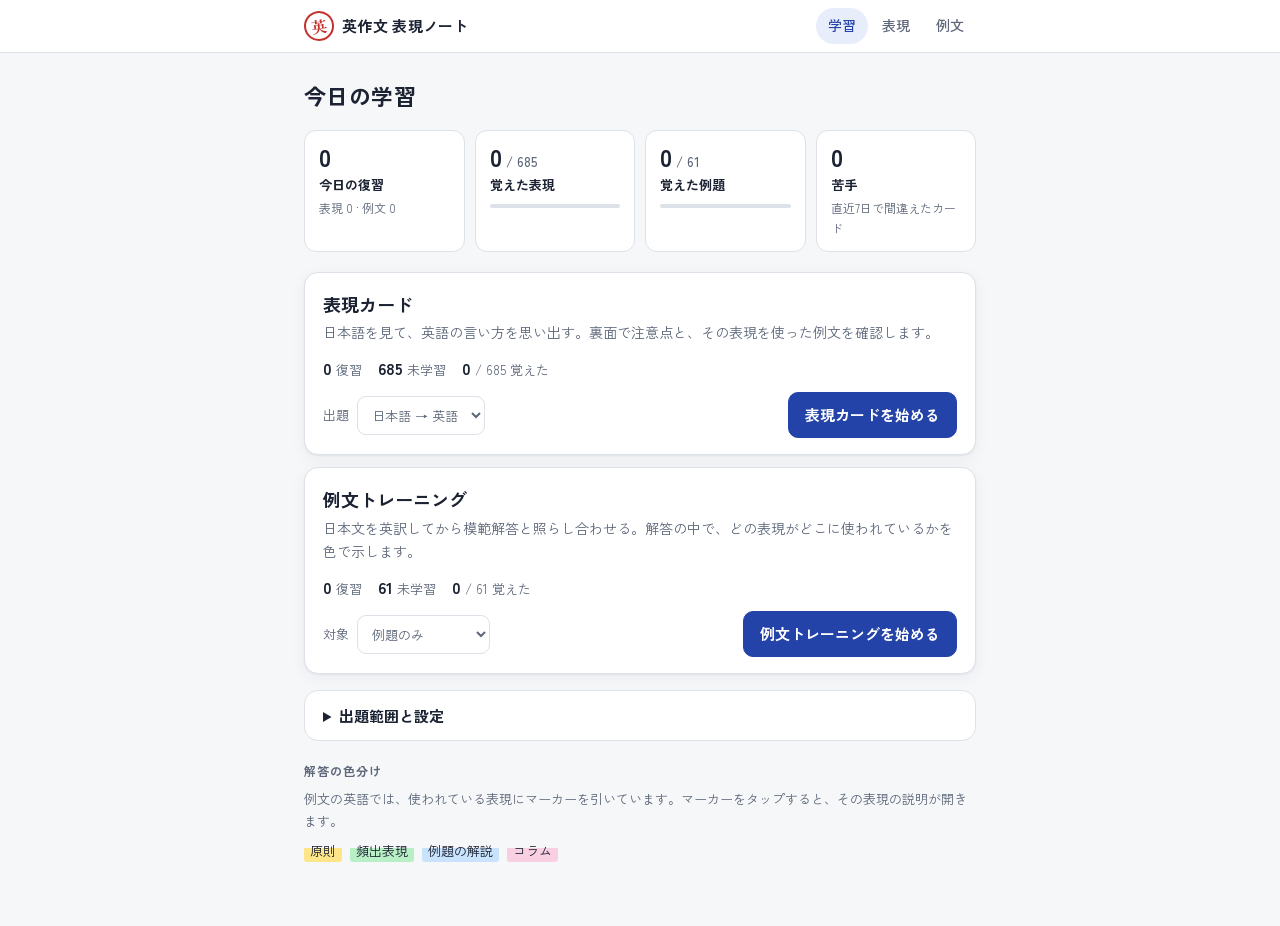
==== index.html @ 1771e3e3 "英作文の表現と例文を覚える学習アプリを追加 - 原則のまとめ（原則1〜70）を表現カードの軸にし、本文の解説・誤用例を統合 - 本文から書き起こした頻出表現・例題の解説と例文（約400文）を収録 - " ====
<!doctype html>
<html lang="ja">
<head>
<meta charset="utf-8">
<meta name="viewport" content="width=device-width, initial-scale=1, viewport-fit=cover">
<title>英作文 表現ノート</title>
<link rel="stylesheet" href="https://fonts.googleapis.com/css2?family=Newsreader:ital,opsz,wght@0,6..72,400;0,6..72,600;1,6..72,400&family=Zen+Kaku+Gothic+New:wght@400;500;700&family=Zen+Old+Mincho:wght@400;700&display=swap">
<link rel="stylesheet" href="app/style.css">
</head>
<body>
<header class="topbar">
  <div class="topbar-inner">
    <a class="brand" href="#home" data-view="home">
      <span class="brand-mark" aria-hidden="true">英</span>
      <span class="brand-name">英作文 表現ノート</span>
    </a>
    <nav class="tabs" aria-label="画面">
      <a href="#home" data-view="home">学習</a>
      <a href="#expressions" data-view="expressions">表現</a>
      <a href="#sentences" data-view="sentences">例文</a>
    </nav>
  </div>
</header>

<main id="main">
  <!-- 学習ホーム -->
  <section id="view-home" class="view" aria-labelledby="home-title">
    <div class="wrap">
      <h1 id="home-title" class="page-title">今日の学習</h1>
      <div class="stats" id="stats"></div>

      <div class="decks">
        <article class="deck">
          <div class="deck-head">
            <h2>表現カード</h2>
            <p>日本語を見て、英語の言い方を思い出す。裏面で注意点と、その表現を使った例文を確認します。</p>
          </div>
          <div class="deck-meta" id="deck-exp-meta"></div>
          <div class="deck-actions">
            <label class="inline-select" for="exp-direction">出題
              <select id="exp-direction">
                <option value="jp">日本語 → 英語</option>
                <option value="en">英語 → 日本語</option>
              </select>
            </label>
            <button class="btn primary" id="start-exp" type="button">表現カードを始める</button>
          </div>
        </article>

        <article class="deck">
          <div class="deck-head">
            <h2>例文トレーニング</h2>
            <p>日本文を英訳してから模範解答と照らし合わせる。解答の中で、どの表現がどこに使われているかを色で示します。</p>
          </div>
          <div class="deck-meta" id="deck-sen-meta"></div>
          <div class="deck-actions">
            <label class="inline-select" for="sen-scope">対象
              <select id="sen-scope">
                <option value="main">例題のみ</option>
                <option value="all">例題と短い例文</option>
              </select>
            </label>
            <button class="btn primary" id="start-sen" type="button">例文トレーニングを始める</button>
          </div>
        </article>
      </div>

      <details class="scope" id="scope-box">
        <summary>出題範囲と設定</summary>
        <div class="scope-body">
          <fieldset>
            <legend>Lecture</legend>
            <div class="chip-row" id="scope-lectures"></div>
            <div class="scope-quick">
              <button type="button" class="link-btn" id="scope-all">すべて選択</button>
              <button type="button" class="link-btn" id="scope-none">選択を外す</button>
            </div>
          </fieldset>
          <fieldset>
            <legend>表現の種類</legend>
            <div class="chip-row" id="scope-kinds"></div>
          </fieldset>
          <fieldset class="scope-nums">
            <label for="new-limit">1回の新しいカード
              <select id="new-limit">
                <option value="10">10枚</option>
                <option value="20">20枚</option>
                <option value="40">40枚</option>
                <option value="9999">すべて</option>
              </select>
            </label>
            <label for="order">並び順
              <select id="order">
                <option value="book">本の順</option>
                <option value="random">ランダム</option>
              </select>
            </label>
          </fieldset>
          <p class="fine" id="sync-status"></p>
          <div class="danger-zone">
            <button type="button" class="link-btn danger" id="reset-progress">学習記録を消去…</button>
            <div class="confirm" id="reset-confirm" hidden>
              <span>表現と例文の学習記録をすべて消去します。</span>
              <button type="button" class="btn small danger" id="reset-yes">消去する</button>
              <button type="button" class="btn small" id="reset-no">やめる</button>
            </div>
          </div>
        </div>
      </details>

      <section class="legend" aria-label="色の見方">
        <h2 class="mini-title">解答の色分け</h2>
        <p>例文の英語では、使われている表現にマーカーを引いています。マーカーをタップすると、その表現の説明が開きます。</p>
        <div class="legend-row">
          <span class="hl k-rule">原則</span>
          <span class="hl k-phrase">頻出表現</span>
          <span class="hl k-note">例題の解説</span>
          <span class="hl k-column">コラム</span>
        </div>
      </section>
    </div>
  </section>

  <!-- 表現一覧 -->
  <section id="view-expressions" class="view" hidden aria-labelledby="exp-title">
    <div class="wrap">
      <h1 id="exp-title" class="page-title">表現</h1>
      <div class="filters">
        <input type="search" id="exp-search" placeholder="日本語・英語で検索（例：増えている, instead of）" autocomplete="off">
        <div class="filter-row">
          <select id="exp-lecture" aria-label="Lecture"></select>
          <select id="exp-kind" aria-label="種類">
            <option value="">すべての種類</option>
            <option value="rule">原則</option>
            <option value="phrase">頻出表現</option>
            <option value="note">例題の解説</option>
            <option value="column">コラム</option>
          </select>
          <select id="exp-status" aria-label="学習状況">
            <option value="">すべて</option>
            <option value="new">未学習</option>
            <option value="weak">苦手（直近で間違えた）</option>
            <option value="learning">学習中</option>
            <option value="known">覚えた</option>
          </select>
        </div>
      </div>
      <p class="count" id="exp-count"></p>
      <div class="exp-list" id="exp-list"></div>
    </div>
  </section>

  <!-- 例文一覧 -->
  <section id="view-sentences" class="view" hidden aria-labelledby="sen-title">
    <div class="wrap">
      <h1 id="sen-title" class="page-title">例文</h1>
      <div class="filters">
        <input type="search" id="sen-search" placeholder="日本文・英文で検索" autocomplete="off">
        <div class="filter-row">
          <select id="sen-lecture" aria-label="Lecture"></select>
          <select id="sen-type" aria-label="種類">
            <option value="main">例題のみ</option>
            <option value="all">例題と短い例文</option>
          </select>
          <label class="toggle" for="sen-hide"><input type="checkbox" id="sen-hide"> 英文を隠す</label>
        </div>
      </div>
      <p class="count" id="sen-count"></p>
      <div class="sen-list" id="sen-list"></div>
    </div>
  </section>

  <!-- 学習セッション -->
  <section id="view-study" class="view" hidden aria-label="学習中">
    <div class="wrap study-wrap">
      <div class="study-top">
        <button type="button" class="link-btn" id="study-quit">← 終了</button>
        <div class="progress" aria-hidden="true"><div class="progress-bar" id="study-bar"></div></div>
        <span class="study-count" id="study-count"></span>
      </div>
      <div id="study-card"></div>
    </div>
  </section>
</main>

<!-- 表現の詳細シート -->
<div class="sheet-backdrop" id="sheet-backdrop" hidden></div>
<aside class="sheet" id="sheet" hidden role="dialog" aria-modal="true" aria-labelledby="sheet-title">
  <div class="sheet-inner">
    <button type="button" class="sheet-close" id="sheet-close" aria-label="閉じる">×</button>
    <div id="sheet-body"></div>
  </div>
</aside>

<script src="data.js"></script>
<script src="app/app.js"></script>
</body>
</html>
---- app/style.css ----
/* Layout: 1カラムの学習ノート。上部にタブ、カードは中央 44rem まで。
   Color: 白い紙に青インク、誤りは赤ペン、表現は蛍光マーカー4色。 */
:root {
  --paper: #f6f7f9;
  --surface: #ffffff;
  --ink: #1b2232;
  --muted: #5d6779;
  --line: #dde1e8;
  --accent: #2443a8;
  --accent-ink: #ffffff;
  --accent-soft: #e8edfb;
  --red: #c4302b;
  --good: #1f7a4d;
  --warn: #a8660b;
  --m-rule: #fde58a;
  --m-phrase: #b9efc4;
  --m-note: #c8e3fb;
  --m-column: #f9cfe2;
  --m-ink: #1b2232;
  --shadow: 0 1px 2px rgba(27, 34, 50, .06), 0 4px 16px rgba(27, 34, 50, .05);
  --f-ui: "Zen Kaku Gothic New", "Hiragino Sans", "Yu Gothic", "Noto Sans JP", system-ui, sans-serif;
  --f-en: "Newsreader", "Georgia", "Times New Roman", serif;
  --f-jp: "Zen Old Mincho", "Hiragino Mincho ProN", "Yu Mincho", serif;
}
@media (prefers-color-scheme: dark) {
  :root:not([data-theme="light"]) {
    --paper: #12151b; --surface: #1a1e26; --ink: #e5e8ee; --muted: #9ba5b5; --line: #2b313c;
    --accent: #8fa8ff; --accent-ink: #10142a; --accent-soft: #232b45; --red: #ff7b72; --good: #5fd39a; --warn: #f0b45a;
    --m-rule: #6b5a12; --m-phrase: #1f5a33; --m-note: #1d4767; --m-column: #6a2a48; --m-ink: #f4f6fa;
    --shadow: 0 1px 2px rgba(0, 0, 0, .3); color-scheme: dark;
  }
}
:root[data-theme="dark"] {
  --paper: #12151b; --surface: #1a1e26; --ink: #e5e8ee; --muted: #9ba5b5; --line: #2b313c;
  --accent: #8fa8ff; --accent-ink: #10142a; --accent-soft: #232b45; --red: #ff7b72; --good: #5fd39a; --warn: #f0b45a;
  --m-rule: #6b5a12; --m-phrase: #1f5a33; --m-note: #1d4767; --m-column: #6a2a48; --m-ink: #f4f6fa;
  --shadow: 0 1px 2px rgba(0, 0, 0, .3); color-scheme: dark;
}

* { box-sizing: border-box; }
body {
  margin: 0;
  background: var(--paper);
  color: var(--ink);
  font-family: var(--f-ui);
  font-size: 15px;
  line-height: 1.7;
  -webkit-text-size-adjust: 100%;
}
body.sheet-open { overflow: hidden; }
body::before {
  content: ""; position: fixed; inset: 0 0 auto; height: env(safe-area-inset-top, 0px); z-index: 10; background: var(--surface);
}
button, input, select, textarea { font: inherit; color: inherit; }
:focus-visible { outline: 2px solid var(--accent); outline-offset: 2px; }

.wrap {
  max-width: 44rem;
  margin: 0 auto;
  padding-left: max(16px, env(safe-area-inset-left, 0px));
  padding-right: max(16px, env(safe-area-inset-right, 0px));
  padding-block: 20px 64px;
}

/* ---------- 上部バー ---------- */
.topbar {
  position: sticky; top: env(safe-area-inset-top, 0px); z-index: 5;
  background: var(--surface); border-bottom: 1px solid var(--line);
}
.topbar-inner {
  max-width: 44rem; margin: 0 auto; display: flex; align-items: center; gap: 12px; justify-content: space-between;
  padding-left: max(16px, env(safe-area-inset-left, 0px)); padding-right: max(16px, env(safe-area-inset-right, 0px));
  padding-block: 8px;
}
.brand { display: flex; align-items: center; gap: 8px; color: var(--ink); text-decoration: none; min-width: 0; }
.brand-mark {
  display: grid; place-items: center; width: 30px; height: 30px; flex: none;
  border: 2px solid var(--red); border-radius: 50%; color: var(--red);
  font-family: var(--f-jp); font-weight: 700; font-size: 16px; transform: rotate(-8deg);
}
.brand-name { font-weight: 700; letter-spacing: .02em; white-space: nowrap; overflow: hidden; text-overflow: ellipsis; }
.tabs { display: flex; gap: 2px; flex: none; }
.tabs a {
  padding: 6px 12px; border-radius: 999px; color: var(--muted); text-decoration: none; font-weight: 500; font-size: 14px;
}
.tabs a.active { background: var(--accent-soft); color: var(--accent); }
body.studying .topbar { display: none; }
@media (max-width: 420px) { .brand-name { display: none; } }

.page-title { font-size: 22px; margin: 4px 0 16px; letter-spacing: .02em; text-wrap: balance; }
.mini-title { font-size: 12px; font-weight: 700; color: var(--muted); letter-spacing: .08em; margin: 18px 0 6px; }
.muted { color: var(--muted); font-weight: 400; }
.fine { color: var(--muted); font-size: 13px; }
.empty { color: var(--muted); padding: 24px 0; }

/* ---------- ボタン ---------- */
.btn {
  display: inline-flex; align-items: center; justify-content: center; gap: 6px;
  padding: 9px 16px; border-radius: 10px; border: 1px solid var(--line); background: var(--surface);
  font-weight: 700; cursor: pointer; text-decoration: none; color: var(--ink);
}
.btn.primary { background: var(--accent); color: var(--accent-ink); border-color: var(--accent); }
.btn.ghost { background: transparent; color: var(--accent); border-color: var(--accent-soft); }
.btn.small { padding: 4px 10px; font-size: 13px; }
.btn.danger { background: var(--red); border-color: var(--red); color: var(--surface); }
.btn.more { width: 100%; margin-top: 12px; }
.link-btn { background: none; border: 0; padding: 4px 0; color: var(--accent); cursor: pointer; font-weight: 500; }
.link-btn.danger { color: var(--red); }

/* ---------- ホーム ---------- */
.stats { display: grid; grid-template-columns: repeat(4, minmax(0, 1fr)); gap: 10px; margin-bottom: 20px; }
@media (max-width: 600px) { .stats { grid-template-columns: repeat(2, minmax(0, 1fr)); } }
.stat {
  display: flex; flex-direction: column; gap: 2px; padding: 12px 14px; background: var(--surface);
  border: 1px solid var(--line); border-radius: 12px; min-width: 0;
}
.stat-value { font-size: 24px; font-weight: 700; font-variant-numeric: tabular-nums; line-height: 1.2; }
.stat-value small { font-size: 13px; color: var(--muted); font-weight: 500; }
.stat-label { font-size: 13px; font-weight: 700; }
.stat-sub { font-size: 12px; color: var(--muted); }
.meter { display: block; height: 4px; border-radius: 4px; background: var(--line); margin-top: 6px; overflow: hidden; }
.meter span { display: block; height: 100%; background: var(--good); }

.decks { display: grid; gap: 12px; }
.deck {
  background: var(--surface); border: 1px solid var(--line); border-radius: 14px; padding: 16px 18px;
  display: grid; gap: 10px; box-shadow: var(--shadow);
}
.deck h2 { margin: 0; font-size: 18px; }
.deck p { margin: 2px 0 0; color: var(--muted); font-size: 14px; }
.deck-meta { display: flex; flex-wrap: wrap; gap: 4px 16px; font-size: 13px; color: var(--muted); font-variant-numeric: tabular-nums; }
.deck-meta b { color: var(--ink); font-size: 16px; }
.deck-actions { display: flex; flex-wrap: wrap; gap: 10px; align-items: center; justify-content: space-between; }
.inline-select { display: flex; align-items: center; gap: 8px; font-size: 13px; color: var(--muted); }
select, input[type="search"] {
  padding: 8px 10px; border-radius: 9px; border: 1px solid var(--line); background: var(--surface); max-width: 100%;
}

.scope { margin-top: 16px; background: var(--surface); border: 1px solid var(--line); border-radius: 14px; }
.scope summary { padding: 12px 18px; cursor: pointer; font-weight: 700; }
.scope-body { padding: 0 18px 16px; display: grid; gap: 14px; }
fieldset { border: 0; margin: 0; padding: 0; min-width: 0; }
legend { font-size: 12px; font-weight: 700; color: var(--muted); letter-spacing: .08em; margin-bottom: 6px; }
.chip-row { display: flex; flex-wrap: wrap; gap: 6px; }
.chip {
  display: inline-flex; align-items: center; gap: 6px; padding: 5px 12px; border-radius: 999px;
  border: 1px solid var(--line); font-size: 13px; cursor: pointer; user-select: none;
}
.chip input { margin: 0; accent-color: var(--accent); }
.chip.on { border-color: var(--accent); background: var(--accent-soft); color: var(--accent); }
.scope-quick { display: flex; gap: 16px; margin-top: 4px; font-size: 13px; }
.scope-nums { display: flex; flex-wrap: wrap; gap: 12px 24px; }
.scope-nums label { display: flex; align-items: center; gap: 8px; font-size: 13px; color: var(--muted); }
.danger-zone { border-top: 1px dashed var(--line); padding-top: 10px; }
.confirm { display: flex; flex-wrap: wrap; align-items: center; gap: 8px; font-size: 13px; margin-top: 6px; }

.legend { margin-top: 20px; color: var(--muted); font-size: 13px; }
.legend p { margin: 0 0 8px; }
.legend-row { display: flex; flex-wrap: wrap; gap: 8px; }

/* ---------- マーカー ---------- */
.hl {
  color: var(--m-ink); border-radius: 3px; padding: 0 1px; cursor: pointer;
  -webkit-box-decoration-break: clone; box-decoration-break: clone;
  background: linear-gradient(transparent 38%, var(--m) 38%);
}
.hl.k-rule { --m: var(--m-rule); }
.hl.k-phrase { --m: var(--m-phrase); }
.hl.k-note { --m: var(--m-note); }
.hl.k-column { --m: var(--m-column); }
.hl:hover { background: var(--m); }
.hl.dim { background: linear-gradient(transparent 82%, var(--m) 82%); }
.hl.focus { background: var(--m); font-weight: 600; }
.legend .hl { padding: 0 6px; cursor: default; }

/* ---------- 一覧 ---------- */
.filters { display: grid; gap: 8px; margin-bottom: 8px; }
.filters input[type="search"] { width: 100%; padding: 10px 12px; }
.filter-row { display: flex; flex-wrap: wrap; gap: 8px; align-items: center; }
.filter-row select { flex: 1 1 9rem; }
.toggle { display: inline-flex; align-items: center; gap: 6px; font-size: 13px; white-space: nowrap; }
.count { color: var(--muted); font-size: 13px; margin: 4px 0 8px; font-variant-numeric: tabular-nums; }
.group { font-size: 13px; color: var(--muted); margin: 22px 0 8px; letter-spacing: .04em; border-bottom: 1px solid var(--line); padding-bottom: 4px; }

.exp { background: var(--surface); border: 1px solid var(--line); border-radius: 12px; margin-bottom: 8px; }
.exp > summary { list-style: none; padding: 12px 16px; cursor: pointer; display: grid; gap: 2px; }
.exp > summary::-webkit-details-marker { display: none; }
.exp[open] > summary { border-bottom: 1px dashed var(--line); }
.exp-head { display: flex; flex-wrap: wrap; gap: 6px; align-items: center; font-size: 12px; color: var(--muted); }
.exp-jp { font-weight: 700; font-size: 16px; }
.exp-first { font-family: var(--f-en); font-size: 16px; color: var(--accent); }
.exp-body { padding: 4px 16px 14px; }

.tag {
  display: inline-block; padding: 0 8px; border-radius: 4px; font-size: 11px; font-weight: 700;
  color: var(--m-ink); letter-spacing: .04em;
}
.tag.k-rule { background: var(--m-rule); }
.tag.k-phrase { background: var(--m-phrase); }
.tag.k-note { background: var(--m-note); }
.tag.k-column { background: var(--m-column); }
.status { font-size: 11px; padding: 0 7px; border-radius: 999px; border: 1px solid var(--line); color: var(--muted); font-weight: 500; }
.status.s-known { color: var(--good); border-color: var(--good); }
.status.s-weak { color: var(--red); border-color: var(--red); }
.status.s-learning { color: var(--warn); border-color: var(--warn); }

.forms { list-style: none; padding: 0; margin: 10px 0; display: grid; gap: 6px; }
.forms li {
  font-family: var(--f-en); font-size: 17px; line-height: 1.5; padding-left: 14px; position: relative; overflow-wrap: anywhere;
}
.forms li::before { content: ""; position: absolute; left: 0; top: .6em; width: 6px; height: 6px; border-radius: 50%; background: var(--accent); }
.alt { color: var(--muted); }
.ng { color: var(--red); font-weight: 700; }
.so { color: var(--warn); font-weight: 700; }
.wrong { list-style: none; padding: 8px 12px; margin: 8px 0; border-left: 3px solid var(--red); background: color-mix(in srgb, var(--red) 7%, transparent); border-radius: 0 8px 8px 0; display: grid; gap: 4px; }
.wrong li { font-family: var(--f-en); overflow-wrap: anywhere; }
.wrong s { text-decoration-color: color-mix(in srgb, var(--red) 70%, transparent); }
.wrong .why { font-family: var(--f-ui); font-size: 13px; color: var(--muted); }
.ng-mark { color: var(--red); font-weight: 700; font-family: var(--f-ui); margin-right: 8px; display: inline-block; text-decoration: none; }
.notes { margin: 8px 0; padding-left: 1.2em; color: var(--muted); font-size: 14px; display: grid; gap: 4px; }

.examples { display: grid; gap: 8px; }
.example { border: 1px solid var(--line); border-radius: 10px; padding: 10px 12px; }
.example-label { margin: 0; font-size: 12px; color: var(--muted); display: flex; flex-wrap: wrap; gap: 6px; align-items: center; }
.jp { font-family: var(--f-jp); margin: 2px 0 4px; font-size: 15px; }
.en { font-family: var(--f-en); font-size: 17px; line-height: 1.75; margin: 4px 0; overflow-wrap: anywhere; }
.en.big { font-size: 19px; }
.ans-no { font-family: var(--f-ui); font-size: 11px; color: var(--muted); margin-right: 8px; font-weight: 700; }
.ans-no:empty { display: none; }

.sen { background: var(--surface); border: 1px solid var(--line); border-radius: 12px; padding: 12px 16px; margin-bottom: 8px; }
.sen.main .jp { font-size: 16px; }
.reveal summary { cursor: pointer; color: var(--accent); font-weight: 500; font-size: 14px; }
.exp-chips { display: flex; flex-wrap: wrap; gap: 6px; margin-top: 8px; }
.exp-chip {
  border: 1px solid var(--line); background: var(--surface); border-radius: 999px; padding: 2px 10px;
  font-size: 13px; cursor: pointer; display: inline-flex; align-items: center; gap: 6px; text-align: left;
}
.exp-chip::before { content: ""; width: 8px; height: 8px; border-radius: 2px; background: var(--m); flex: none; }
.exp-chip.k-rule { --m: var(--m-rule); }
.exp-chip.k-phrase { --m: var(--m-phrase); }
.exp-chip.k-note { --m: var(--m-note); }
.exp-chip.k-column { --m: var(--m-column); }

/* ---------- 学習カード ---------- */
.study-wrap { padding-top: 12px; }
.study-top { display: flex; align-items: center; gap: 12px; margin-bottom: 14px; }
.progress { flex: 1; height: 6px; background: var(--line); border-radius: 6px; overflow: hidden; }
.progress-bar { height: 100%; background: var(--accent); width: 0; transition: width .25s ease; }
.study-count { font-size: 13px; color: var(--muted); font-variant-numeric: tabular-nums; min-width: 4.5em; text-align: right; }
.card {
  background: var(--surface); border: 1px solid var(--line); border-radius: 16px; padding: 20px 20px 18px;
  box-shadow: var(--shadow); display: grid; gap: 4px;
}
.eyebrow { margin: 0; font-size: 12px; color: var(--muted); display: flex; flex-wrap: wrap; gap: 6px; align-items: center; }
.prompt-jp { font-size: 24px; margin: 10px 0 2px; line-height: 1.45; text-wrap: balance; }
.prompt-en { font-family: var(--f-en); font-size: 22px; margin: 10px 0 2px; line-height: 1.45; }
.prompt-sentence { font-family: var(--f-jp); font-size: 19px; line-height: 1.8; margin: 10px 0 8px; }
.prompt-hint { color: var(--muted); font-size: 13px; margin: 0 0 8px; }
.answer-jp { font-size: 20px; margin: 4px 0; }
.answer { border-top: 1px dashed var(--line); margin-top: 8px; padding-top: 6px; }
.answer-label { font-size: 12px; color: var(--muted); font-weight: 700; letter-spacing: .06em; }
textarea {
  width: 100%; padding: 10px 12px; border: 1px solid var(--line); border-radius: 10px; background: var(--paper);
  font-family: var(--f-en); font-size: 17px; line-height: 1.6; resize: vertical;
}
.hints { display: flex; flex-wrap: wrap; gap: 8px; margin: 8px 0; }
.hint-box { background: var(--paper); border-radius: 10px; padding: 4px 12px 10px; margin-bottom: 8px; }
.hint-box .mini-title { margin-top: 8px; }
.hint-exp {
  display: inline-block; margin: 2px 6px 2px 0; padding: 0 8px; border-radius: 4px; font-size: 13px;
  background: var(--m); color: var(--m-ink);
}
.hint-exp.k-rule { --m: var(--m-rule); }
.hint-exp.k-phrase { --m: var(--m-phrase); }
.hint-exp.k-note { --m: var(--m-note); }
.hint-exp.k-column { --m: var(--m-column); }
.blank {
  display: inline-block; height: 1.3em; vertical-align: -0.2em; border: 0; border-bottom: 2px solid var(--accent);
  background: var(--accent-soft); border-radius: 3px 3px 0 0; cursor: pointer; padding: 0 4px; margin: 0 1px;
  font-family: var(--f-en); font-size: inherit; line-height: 1.3;
}
.blank.shown { height: auto; background: transparent; color: var(--accent); font-weight: 600; min-width: 0 !important; }
.mine { background: var(--paper); border-radius: 10px; padding: 2px 12px 8px; }
.reveal-btn { margin-top: 10px; width: 100%; padding: 12px; font-size: 16px; }
.grades { display: grid; grid-template-columns: repeat(3, minmax(0, 1fr)); gap: 8px; margin-top: 16px; }
.grade {
  display: grid; gap: 0; padding: 10px 6px; border-radius: 12px; border: 1px solid var(--line); background: var(--surface);
  cursor: pointer; text-align: center;
}
.grade b { font-size: 15px; }
.grade span { font-size: 11px; color: var(--muted); }
.grade.again b { color: var(--red); }
.grade.hard b { color: var(--warn); }
.grade.good { border-color: var(--good); }
.grade.good b { color: var(--good); }
.finish { text-align: center; padding: 28px 20px; }
.finish-actions { display: flex; flex-wrap: wrap; gap: 10px; justify-content: center; margin-top: 12px; }

/* ---------- 詳細シート ---------- */
.sheet-backdrop { position: fixed; inset: 0; background: rgba(10, 14, 22, .45); z-index: 20; }
.sheet {
  position: fixed; z-index: 21; left: 0; right: 0; bottom: 0; max-height: 86vh; overflow-y: auto;
  background: var(--surface); border-radius: 18px 18px 0 0; box-shadow: 0 -8px 30px rgba(0, 0, 0, .2);
  padding-bottom: env(safe-area-inset-bottom, 0px);
}
.sheet-inner {
  max-width: 44rem; margin: 0 auto; position: relative;
  padding-left: max(18px, env(safe-area-inset-left, 0px)); padding-right: max(18px, env(safe-area-inset-right, 0px));
  padding-block: 18px 28px;
}
.sheet-close {
  position: sticky; top: 0; float: right; width: 36px; height: 36px; border-radius: 50%; border: 1px solid var(--line);
  background: var(--surface); font-size: 20px; line-height: 1; cursor: pointer; z-index: 1;
}
.sheet-title { font-size: 22px; margin: 6px 0 4px; line-height: 1.45; padding-right: 44px; text-wrap: balance; }
.also { font-size: 13px; color: var(--muted); display: flex; flex-wrap: wrap; gap: 6px; align-items: center; margin: 4px 0; }
.chip-link { border: 1px solid var(--line); background: none; border-radius: 999px; padding: 0 10px; cursor: pointer; color: var(--accent); }

@media (prefers-reduced-motion: reduce) { .progress-bar { transition: none; } }

.book { margin: 10px 0 4px; border: 1px dashed var(--line); border-radius: 10px; padding: 0 12px; }
.book > summary { cursor: pointer; padding: 8px 0; font-size: 13px; font-weight: 700; color: var(--accent); }
.book[open] > summary { border-bottom: 1px dashed var(--line); margin-bottom: 4px; }
.forms.small li { font-size: 15px; }
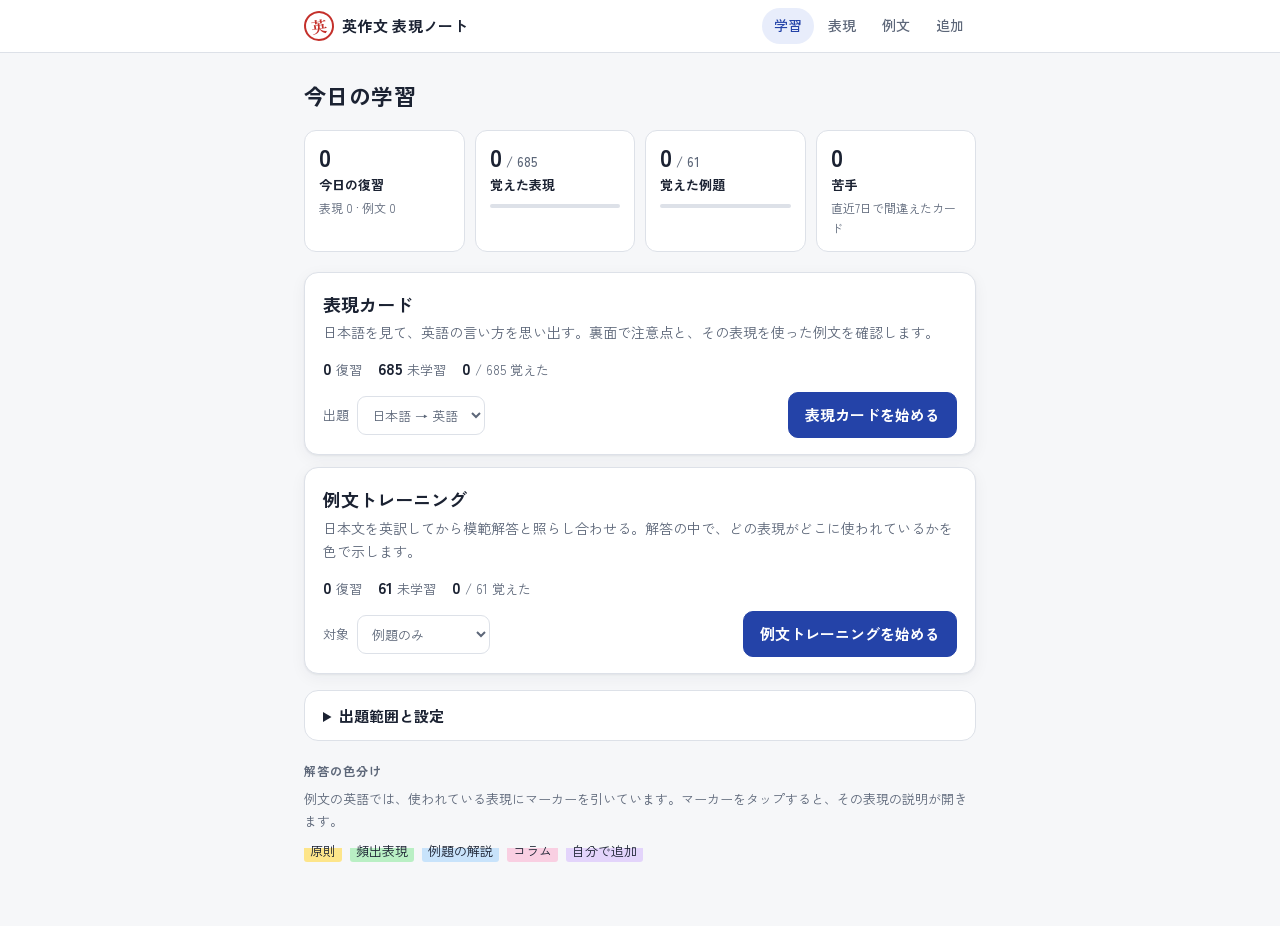
==== commit b195df2d: "AI チャットで表現・例文を追加できるようにする - 追加画面：AI に依頼すると表現（意味・型・注意・誤用）と例文を提案し、選んで追加 - 例文は既存の表現にもリンクし、ハイライトと「この表現を使っ" ====
--- a/index.html
+++ b/index.html
@@ -18,6 +18,7 @@
       <a href="#home" data-view="home">学習</a>
       <a href="#expressions" data-view="expressions">表現</a>
       <a href="#sentences" data-view="sentences">例文</a>
+      <a href="#add" data-view="add">追加</a>
     </nav>
   </div>
 </header>
@@ -116,6 +117,7 @@
           <span class="hl k-phrase">頻出表現</span>
           <span class="hl k-note">例題の解説</span>
           <span class="hl k-column">コラム</span>
+          <span class="hl k-mine">自分で追加</span>
         </div>
       </section>
     </div>
@@ -135,6 +137,7 @@
             <option value="phrase">頻出表現</option>
             <option value="note">例題の解説</option>
             <option value="column">コラム</option>
+            <option value="mine">自分で追加</option>
           </select>
           <select id="exp-status" aria-label="学習状況">
             <option value="">すべて</option>
@@ -170,6 +173,42 @@
     </div>
   </section>
 
+  <!-- AI で追加 -->
+  <section id="view-add" class="view" hidden aria-labelledby="add-title">
+    <div class="wrap">
+      <h1 id="add-title" class="page-title">表現・例文を追加</h1>
+      <p class="lead">AI に頼むと、本と同じ形（日本語の意味・英語の型・注意点・誤用例）で表現をまとめ、それを使った例文を作ります。内容を確かめてから選んで追加してください。</p>
+      <p class="fine" id="mine-count"></p>
+      <div class="chat-log" id="chat-log" aria-live="polite"></div>
+      <div class="composer">
+        <label class="answer-label" for="chat-input">依頼（Ctrl / ⌘ + Enter で送信）</label>
+        <textarea id="chat-input" rows="3" placeholder="例：「～するのも無理はない」の表現を例文つきで追加して"></textarea>
+        <div class="composer-actions">
+          <button type="button" class="btn primary" id="chat-send">AI に送る</button>
+          <button type="button" class="btn" id="chat-stop" hidden>止める</button>
+          <button type="button" class="link-btn" id="chat-reset">新しい会話</button>
+        </div>
+        <p class="fine" id="ai-off" hidden>この画面からは AI を直接呼び出せません（AI を使えるのは claude.ai で開いたときです）。下の「ほかの AI チャットを使う」で追加できます。</p>
+        <p class="status-line" id="add-status" role="status"></p>
+      </div>
+      <details class="scope" id="manual-box">
+        <summary>ほかの AI チャットを使う（ChatGPT・Gemini・claude.ai など）</summary>
+        <div class="scope-body">
+          <ol class="steps">
+            <li>上の欄に依頼を書き、「依頼文をコピー」を押す。</li>
+            <li>AI チャットに貼り付けて送る。</li>
+            <li>返ってきた JSON をそのまま下の欄に貼り、「取り込む」を押す。</li>
+          </ol>
+          <button type="button" class="btn" id="copy-prompt">依頼文をコピー</button>
+          <textarea id="copy-box" rows="4" hidden aria-label="コピーする依頼文"></textarea>
+          <label class="answer-label" for="paste-json">AI の回答を貼り付け</label>
+          <textarea id="paste-json" rows="5" spellcheck="false" placeholder='{"reply": "...", "expressions": [...], "sentences": [...]}'></textarea>
+          <button type="button" class="btn primary" id="import-json">取り込む</button>
+        </div>
+      </details>
+    </div>
+  </section>
+
   <!-- 学習セッション -->
   <section id="view-study" class="view" hidden aria-label="学習中">
     <div class="wrap study-wrap">
--- a/app/style.css
+++ b/app/style.css
@@ -17,6 +17,7 @@
   --m-note: #c8e3fb;
   --m-column: #f9cfe2;
   --m-ink: #1b2232;
+  --m-mine: #e3d4fb;
   --shadow: 0 1px 2px rgba(27, 34, 50, .06), 0 4px 16px rgba(27, 34, 50, .05);
   --f-ui: "Zen Kaku Gothic New", "Hiragino Sans", "Yu Gothic", "Noto Sans JP", system-ui, sans-serif;
   --f-en: "Newsreader", "Georgia", "Times New Roman", serif;
@@ -26,18 +27,19 @@
   :root:not([data-theme="light"]) {
     --paper: #12151b; --surface: #1a1e26; --ink: #e5e8ee; --muted: #9ba5b5; --line: #2b313c;
     --accent: #8fa8ff; --accent-ink: #10142a; --accent-soft: #232b45; --red: #ff7b72; --good: #5fd39a; --warn: #f0b45a;
-    --m-rule: #6b5a12; --m-phrase: #1f5a33; --m-note: #1d4767; --m-column: #6a2a48; --m-ink: #f4f6fa;
+    --m-rule: #6b5a12; --m-phrase: #1f5a33; --m-note: #1d4767; --m-column: #6a2a48; --m-mine: #4a3473; --m-ink: #f4f6fa;
     --shadow: 0 1px 2px rgba(0, 0, 0, .3); color-scheme: dark;
   }
 }
 :root[data-theme="dark"] {
   --paper: #12151b; --surface: #1a1e26; --ink: #e5e8ee; --muted: #9ba5b5; --line: #2b313c;
   --accent: #8fa8ff; --accent-ink: #10142a; --accent-soft: #232b45; --red: #ff7b72; --good: #5fd39a; --warn: #f0b45a;
-  --m-rule: #6b5a12; --m-phrase: #1f5a33; --m-note: #1d4767; --m-column: #6a2a48; --m-ink: #f4f6fa;
+  --m-rule: #6b5a12; --m-phrase: #1f5a33; --m-note: #1d4767; --m-column: #6a2a48; --m-mine: #4a3473; --m-ink: #f4f6fa;
   --shadow: 0 1px 2px rgba(0, 0, 0, .3); color-scheme: dark;
 }
 
 * { box-sizing: border-box; }
+[hidden] { display: none !important; }
 body {
   margin: 0;
   background: var(--paper);
@@ -323,3 +325,30 @@
 .book > summary { cursor: pointer; padding: 8px 0; font-size: 13px; font-weight: 700; color: var(--accent); }
 .book[open] > summary { border-bottom: 1px dashed var(--line); margin-bottom: 4px; }
 .forms.small li { font-size: 15px; }
+
+/* ---------- 自分で追加 ---------- */
+.hl.k-mine, .exp-chip.k-mine, .hint-exp.k-mine { --m: var(--m-mine); }
+.tag.k-mine { background: var(--m-mine); }
+.lead { color: var(--muted); margin: -6px 0 6px; font-size: 14px; }
+.chat-log { display: grid; gap: 10px; margin: 12px 0; }
+.msg { border-radius: 14px; padding: 10px 14px; max-width: 100%; min-width: 0; }
+.msg p { margin: 0 0 4px; white-space: pre-wrap; overflow-wrap: anywhere; }
+.msg.user { background: var(--accent-soft); justify-self: end; max-width: 85%; }
+.msg.ai { background: var(--surface); border: 1px solid var(--line); }
+.msg.intro ul { margin: 4px 0 0; padding-left: 1.2em; color: var(--muted); font-size: 14px; }
+.msg.pending p { color: var(--muted); }
+.composer { display: grid; gap: 6px; background: var(--surface); border: 1px solid var(--line); border-radius: 14px; padding: 12px 14px; }
+.composer textarea { font-family: var(--f-ui); font-size: 15px; }
+.composer-actions { display: flex; flex-wrap: wrap; gap: 10px; align-items: center; }
+.status-line { margin: 0; font-size: 13px; color: var(--red); min-height: 1em; }
+.status-line:empty { display: none; }
+.proposal { display: grid; gap: 8px; margin-top: 8px; }
+.prop-item { display: flex; gap: 10px; align-items: flex-start; border: 1px solid var(--line); border-radius: 10px; padding: 10px 12px; cursor: pointer; }
+.prop-item input { margin-top: 5px; accent-color: var(--accent); flex: none; }
+.prop-body { min-width: 0; flex: 1; }
+.prop-body .jp { margin-top: 4px; }
+.warn { color: var(--warn); font-size: 13px; margin: 4px 0 0; }
+.done-note { color: var(--good); font-size: 14px; margin: 0; font-weight: 700; }
+.manage { margin-top: 10px; text-align: right; }
+.steps { margin: 0; padding-left: 1.3em; font-size: 14px; color: var(--muted); }
+#manual-box textarea { width: 100%; padding: 8px 10px; border: 1px solid var(--line); border-radius: 10px; background: var(--paper); font-size: 13px; }
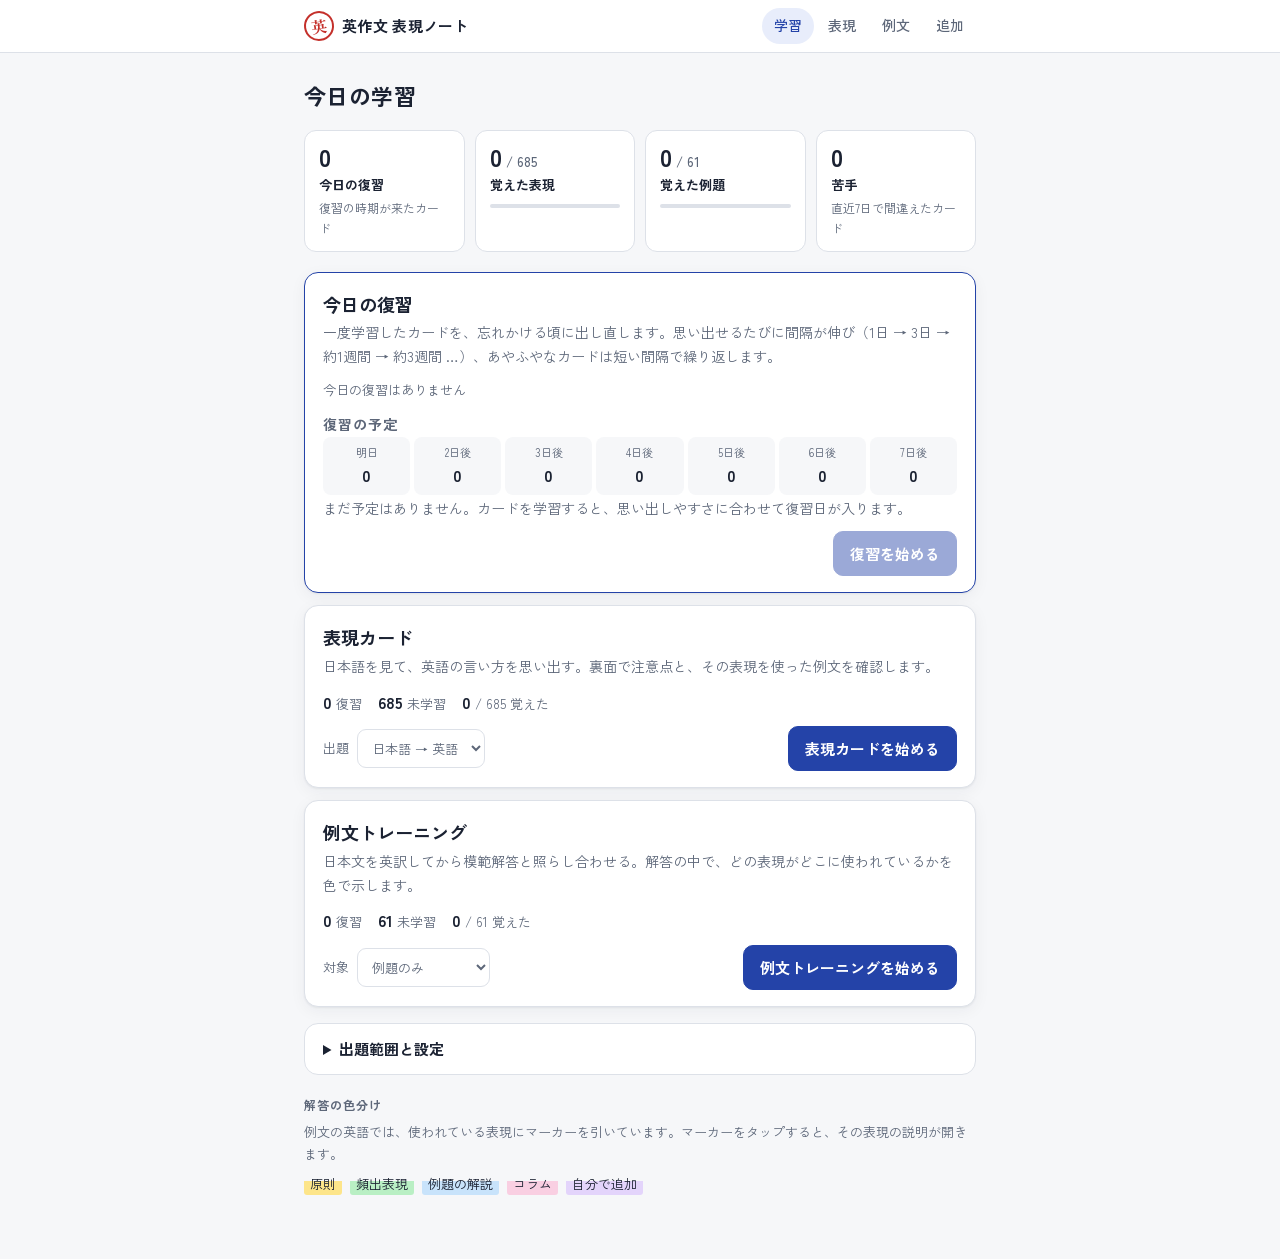
==== commit 8897919d: "忘却曲線に沿った復習（SM-2 方式）と「今日の復習」デッキを追加 - 間隔をカードごとの倍率で伸ばす方式に変更（上限 32 日 → 365 日） - あやふや・忘れたときは倍率を下げ、遅れて思い出せ" ====
--- a/index.html
+++ b/index.html
@@ -31,6 +31,18 @@
       <div class="stats" id="stats"></div>
 
       <div class="decks">
+        <article class="deck review">
+          <div class="deck-head">
+            <h2>今日の復習</h2>
+            <p>一度学習したカードを、忘れかける頃に出し直します。思い出せるたびに間隔が伸び（1日 → 3日 → 約1週間 → 約3週間 …）、あやふやなカードは短い間隔で繰り返します。</p>
+          </div>
+          <div class="deck-meta" id="review-meta"></div>
+          <div id="review-forecast"></div>
+          <div class="deck-actions">
+            <span></span>
+            <button class="btn primary" id="start-review" type="button">復習を始める</button>
+          </div>
+        </article>
         <article class="deck">
           <div class="deck-head">
             <h2>表現カード</h2>
@@ -217,6 +229,10 @@
         <div class="progress" aria-hidden="true"><div class="progress-bar" id="study-bar"></div></div>
         <span class="study-count" id="study-count"></span>
       </div>
+      <div class="study-nav">
+        <button type="button" class="btn small" id="study-back" hidden>← 前のカード</button>
+        <span class="fine" id="study-back-note"></span>
+      </div>
       <div id="study-card"></div>
     </div>
   </section>
--- a/app/style.css
+++ b/app/style.css
@@ -246,7 +246,9 @@
 
 /* ---------- 学習カード ---------- */
 .study-wrap { padding-top: 12px; }
-.study-top { display: flex; align-items: center; gap: 12px; margin-bottom: 14px; }
+.study-top { display: flex; align-items: center; gap: 12px; margin-bottom: 10px; }
+.study-nav { display: flex; align-items: center; gap: 10px; min-height: 30px; margin-bottom: 8px; }
+.study-nav .fine { margin: 0; font-size: 12px; }
 .progress { flex: 1; height: 6px; background: var(--line); border-radius: 6px; overflow: hidden; }
 .progress-bar { height: 100%; background: var(--accent); width: 0; transition: width .25s ease; }
 .study-count { font-size: 13px; color: var(--muted); font-variant-numeric: tabular-nums; min-width: 4.5em; text-align: right; }
@@ -352,3 +354,12 @@
 .manage { margin-top: 10px; text-align: right; }
 .steps { margin: 0; padding-left: 1.3em; font-size: 14px; color: var(--muted); }
 #manual-box textarea { width: 100%; padding: 8px 10px; border: 1px solid var(--line); border-radius: 10px; background: var(--paper); font-size: 13px; }
+
+/* ---------- 復習 ---------- */
+.deck.review { border-color: var(--accent); }
+.btn:disabled { opacity: .45; cursor: default; }
+.forecast { list-style: none; margin: 0; padding: 0; display: grid; grid-template-columns: repeat(7, minmax(0, 1fr)); gap: 4px; }
+.forecast li { display: grid; text-align: center; padding: 6px 2px; border-radius: 8px; background: var(--paper); }
+.fc-day { font-size: 11px; color: var(--muted); white-space: nowrap; }
+.fc-num { font-size: 16px; font-weight: 700; font-variant-numeric: tabular-nums; }
+#review-forecast .mini-title { margin-top: 2px; }
